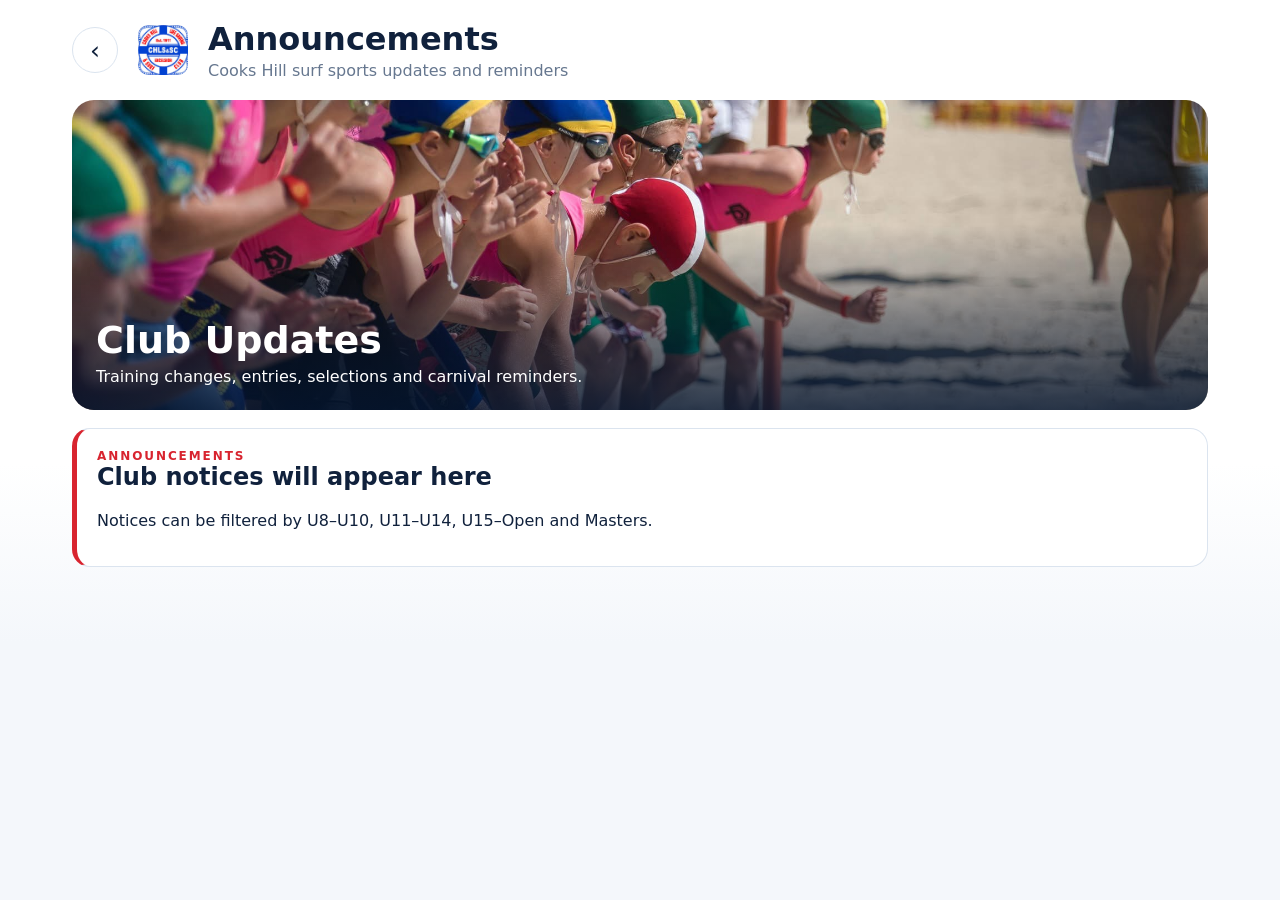
==== announcements.html @ 69241956 "Add files via upload" ====
<!DOCTYPE html><html lang="en"><head><meta charset="UTF-8"><meta name="viewport" content="width=device-width,initial-scale=1,viewport-fit=cover"><title>Announcements</title><link rel="stylesheet" href="central.css"></head><body><main class="page-shell"><header class="subhead"><a class="back-link" href="index.html">‹</a><img src="assets/cooks-hill-logo.jpg"><div><h1>Announcements</h1><p>Cooks Hill surf sports updates and reminders</p></div></header><div class="section-photo announcements-photo"><div><h2>Club Updates</h2><p>Training changes, entries, selections and carnival reminders.</p></div></div><section class="content-card notice"><span class="kicker red">ANNOUNCEMENTS</span><h2>Club notices will appear here</h2><p>Notices can be filtered by U8–U10, U11–U14, U15–Open and Masters.</p></section></main></body></html>
---- central.css ----
:root{
  --navy:#0a2b60;--navy2:#071d42;--red:#d8242f;--blue:#2b75ad;--light:#f4f7fb;
  --ink:#10213c;--muted:#66778f;--line:#dbe4ef;--white:#fff;--sand:#f4ead8;
}
*{box-sizing:border-box}html{background:#f4f7fb}body{margin:0;font-family:Inter,ui-sans-serif,system-ui,-apple-system,BlinkMacSystemFont,"Segoe UI",sans-serif;color:var(--ink);background:linear-gradient(#fff 0 72%,#f4f7fb)}a{color:inherit}.central-shell{max-width:1180px;margin:0 auto;padding:28px 22px 60px}.central-hero{display:flex;align-items:center;gap:26px;padding:26px 30px;background:linear-gradient(115deg,var(--navy2),var(--navy));border-radius:24px;color:white;position:relative;overflow:hidden}.central-hero:after{content:"";position:absolute;right:-60px;bottom:-85px;width:360px;height:190px;border-radius:50%;border:18px solid rgba(255,255,255,.08);transform:rotate(-8deg)}.club-mark{width:128px;height:128px;flex:0 0 128px;border-radius:24px;background:#fff;display:grid;place-items:center;padding:10px;box-shadow:0 10px 30px rgba(0,0,0,.22)}.club-mark img{max-width:100%;max-height:100%;object-fit:contain}.hero-copy{position:relative;z-index:1}.kicker{display:block;font-size:12px;letter-spacing:.16em;font-weight:850;opacity:.82}.kicker.red{color:var(--red);opacity:1}.hero-copy h1{font-size:clamp(34px,6vw,64px);line-height:.95;margin:7px 0 12px;letter-spacing:-.04em}.hero-copy p{margin:0;color:#dfe8f4;font-size:17px}.quick-links{display:grid;grid-template-columns:repeat(2,minmax(0,1fr));gap:18px;margin-top:24px}.home-card{min-height:190px;text-decoration:none;border-radius:22px;padding:24px;display:grid;grid-template-columns:70px 1fr 42px;align-items:center;gap:18px;border:1px solid var(--line);background:#fff;box-shadow:0 10px 26px rgba(24,54,91,.08);transition:.18s ease}.home-card:hover{transform:translateY(-2px);box-shadow:0 14px 34px rgba(24,54,91,.13)}.home-card .card-icon{width:64px;height:64px;border-radius:18px;display:grid;place-items:center;font-size:34px;background:#edf3fa;color:var(--navy)}.home-card h2{margin:0 0 6px;font-size:24px}.home-card p{margin:0;color:var(--muted);line-height:1.45}.home-card .arrow{width:40px;height:40px;border-radius:50%;display:grid;place-items:center;background:var(--navy);color:#fff;font-size:24px}.home-card.calendar{border-top:5px solid var(--blue)}.home-card.training{border-top:5px solid #e0a51c}.home-card.studio{border-top:5px solid var(--navy)}.home-card.announcements{border-top:5px solid var(--red)}.next-up-panel{display:flex;justify-content:space-between;align-items:center;gap:20px;margin-top:22px;padding:22px 26px;border-radius:20px;background:linear-gradient(100deg,#fff,#f5f9ff);border:1px solid var(--line)}.next-up-panel h2{margin:4px 0 3px}.next-up-panel p{margin:0;color:var(--muted)}.primary-link{display:inline-flex;align-items:center;justify-content:center;min-height:46px;padding:0 18px;border-radius:12px;background:var(--red);color:#fff;text-decoration:none;font-weight:800}.age-groups{display:flex;align-items:center;gap:16px;margin-top:18px;padding:16px 4px;color:var(--muted);font-weight:700}.chips{display:flex;gap:8px;flex-wrap:wrap}.chips span{padding:7px 12px;background:#fff;border:1px solid var(--line);border-radius:999px;color:var(--navy);font-size:13px}footer{text-align:center;color:#7c8ba0;padding:22px;font-size:13px}
.page-shell{max-width:1180px;margin:0 auto;padding:20px 22px 60px}.subhead{display:flex;align-items:center;gap:16px;margin-bottom:20px}.back-link{width:46px;height:46px;border-radius:50%;display:grid;place-items:center;text-decoration:none;background:#fff;border:1px solid var(--line);font-size:25px}.subhead img{width:58px;height:58px;object-fit:contain;border-radius:14px;background:#fff;padding:4px}.subhead h1{margin:0;font-size:32px}.subhead p{margin:3px 0 0;color:var(--muted)}.filter-bar{display:flex;gap:8px;flex-wrap:wrap;margin:14px 0 20px}.filter-btn{border:1px solid var(--line);background:#fff;border-radius:999px;padding:10px 14px;font:inherit;font-weight:800;color:var(--navy);cursor:pointer}.filter-btn.active{background:var(--navy);color:#fff;border-color:var(--navy)}.calendar-list{display:grid;gap:12px}.event-card{display:grid;grid-template-columns:120px 1fr auto;align-items:center;gap:18px;background:#fff;border:1px solid var(--line);border-left:6px solid var(--blue);border-radius:16px;padding:16px 18px;cursor:pointer}.event-card[data-source="slscc"]{border-left-color:#e2ad23}.event-card[data-source="slsa"]{border-left-color:#e78943}.event-card[data-source="slsnsw"]{border-left-color:#46b8b4}.event-date{font-weight:900;color:var(--navy)}.event-card h3{margin:0 0 4px}.event-meta{color:var(--muted);font-size:14px}.event-tags{display:flex;gap:6px;flex-wrap:wrap;margin-top:8px}.event-tag{font-size:11px;font-weight:800;border-radius:999px;padding:5px 8px;background:#eef3f8;color:#29445e}.event-open{font-size:22px;color:var(--navy)}.event-detail{display:none;margin-top:14px;padding:16px;border-radius:14px;background:#f7f9fc;border:1px solid var(--line)}.event-card.open{grid-template-columns:120px 1fr auto}.event-card.open + .event-detail{display:block}.detail-actions{display:flex;gap:8px;flex-wrap:wrap;margin-top:14px}.detail-actions a,.detail-actions button{border:0;border-radius:10px;padding:10px 12px;text-decoration:none;font-weight:800;background:var(--navy);color:#fff}.detail-actions .secondary{background:#eaf0f7;color:var(--navy)}.content-card{background:#fff;border:1px solid var(--line);border-radius:18px;padding:20px;margin-bottom:16px}.content-card h2,.content-card h3{margin-top:0}.notice{border-left:5px solid var(--red)}.training-week{display:grid;gap:12px}.training-item{display:grid;grid-template-columns:90px 1fr auto;gap:15px;align-items:center;padding:16px;border:1px solid var(--line);border-radius:14px;background:#fff}.training-item strong{display:block}.training-item small{color:var(--muted)}.status-pill{padding:6px 10px;border-radius:999px;background:#e9f6ff;color:#145888;font-size:12px;font-weight:800}
@media(max-width:720px){.central-shell,.page-shell{padding:14px 14px 44px}.central-hero{align-items:flex-start;padding:20px;border-radius:20px}.club-mark{width:88px;height:88px;flex-basis:88px;border-radius:18px}.hero-copy h1{font-size:36px}.hero-copy p{font-size:14px}.quick-links{grid-template-columns:1fr 1fr;gap:10px}.home-card{min-height:170px;padding:16px;grid-template-columns:1fr;grid-template-rows:54px auto;gap:8px;align-content:start}.home-card .card-icon{width:52px;height:52px;font-size:28px}.home-card h2{font-size:18px;line-height:1.05}.home-card p{font-size:12px}.home-card .arrow{display:none}.next-up-panel{align-items:flex-start;flex-direction:column}.age-groups{align-items:flex-start;flex-direction:column}.event-card{grid-template-columns:82px 1fr 20px;gap:10px;padding:13px}.event-card.open{grid-template-columns:82px 1fr 20px}.training-item{grid-template-columns:72px 1fr}.training-item .status-pill{grid-column:2}.subhead h1{font-size:25px}.subhead p{font-size:13px}}
@media(max-width:430px){.central-hero{gap:14px}.club-mark{width:74px;height:74px;flex-basis:74px}.kicker{font-size:9px}.hero-copy h1{font-size:30px}.quick-links{grid-template-columns:1fr 1fr}.home-card{min-height:160px}.home-card h2{font-size:16px}}

.photo-hero{min-height:330px;background-image:url('assets/site/board-start.jpeg');background-size:cover;background-position:center 43%;align-items:flex-end}.photo-hero .hero-shade{position:absolute;inset:0;background:linear-gradient(90deg,rgba(4,24,55,.93),rgba(4,24,55,.55) 55%,rgba(4,24,55,.12))}.photo-hero .club-mark,.photo-hero .hero-copy{z-index:2}.section-photo{height:310px;border-radius:22px;background-size:cover;background-position:center;position:relative;overflow:hidden;margin-bottom:18px;display:flex;align-items:flex-end}.section-photo:after{content:"";position:absolute;inset:0;background:linear-gradient(transparent 40%,rgba(3,21,48,.82))}.section-photo>div{position:relative;z-index:2;color:white;padding:24px}.section-photo h2{font-size:38px;margin:0}.section-photo p{margin:5px 0 0}.training-photo{background-image:url('assets/site/board-race.jpeg')}.announcements-photo{background-image:url('assets/site/beach-start.jpeg')}.water-photo{background-image:url('assets/site/water-safety.jpeg')}.masters-photo{background-image:url('assets/site/masters.jpeg')}.workspace-grid{display:grid;grid-template-columns:repeat(2,minmax(0,1fr));gap:12px}.workspace-grid section{background:#fff;border:1px solid var(--line);border-radius:13px;padding:14px}.workspace-grid h4{margin:0 0 8px;color:var(--navy)}.roles-panel{grid-column:1/-1}.role-chips{display:flex;gap:7px;flex-wrap:wrap;margin-bottom:12px}.role-chips span{padding:7px 9px;border-radius:999px;background:#edf3f8;font-size:12px;font-weight:800;color:#29445e}.mini-actions{display:flex;gap:8px;flex-wrap:wrap}.mini-actions a,.roles-panel>a{display:inline-block;text-decoration:none;background:var(--navy);color:white;padding:9px 11px;border-radius:9px;font-weight:800;font-size:13px}.file-drop{border:2px dashed #b8c8db;border-radius:11px;padding:12px;display:grid;gap:6px;color:var(--muted)}.file-drop strong{color:var(--ink)}.chips a{padding:7px 12px;background:#fff;border:1px solid var(--line);border-radius:999px;color:var(--navy);font-size:13px;text-decoration:none}@media(max-width:720px){.photo-hero{min-height:280px}.section-photo{height:230px}.section-photo h2{font-size:30px}.workspace-grid{grid-template-columns:1fr}.roles-panel{grid-column:auto}.event-detail{padding:10px}}
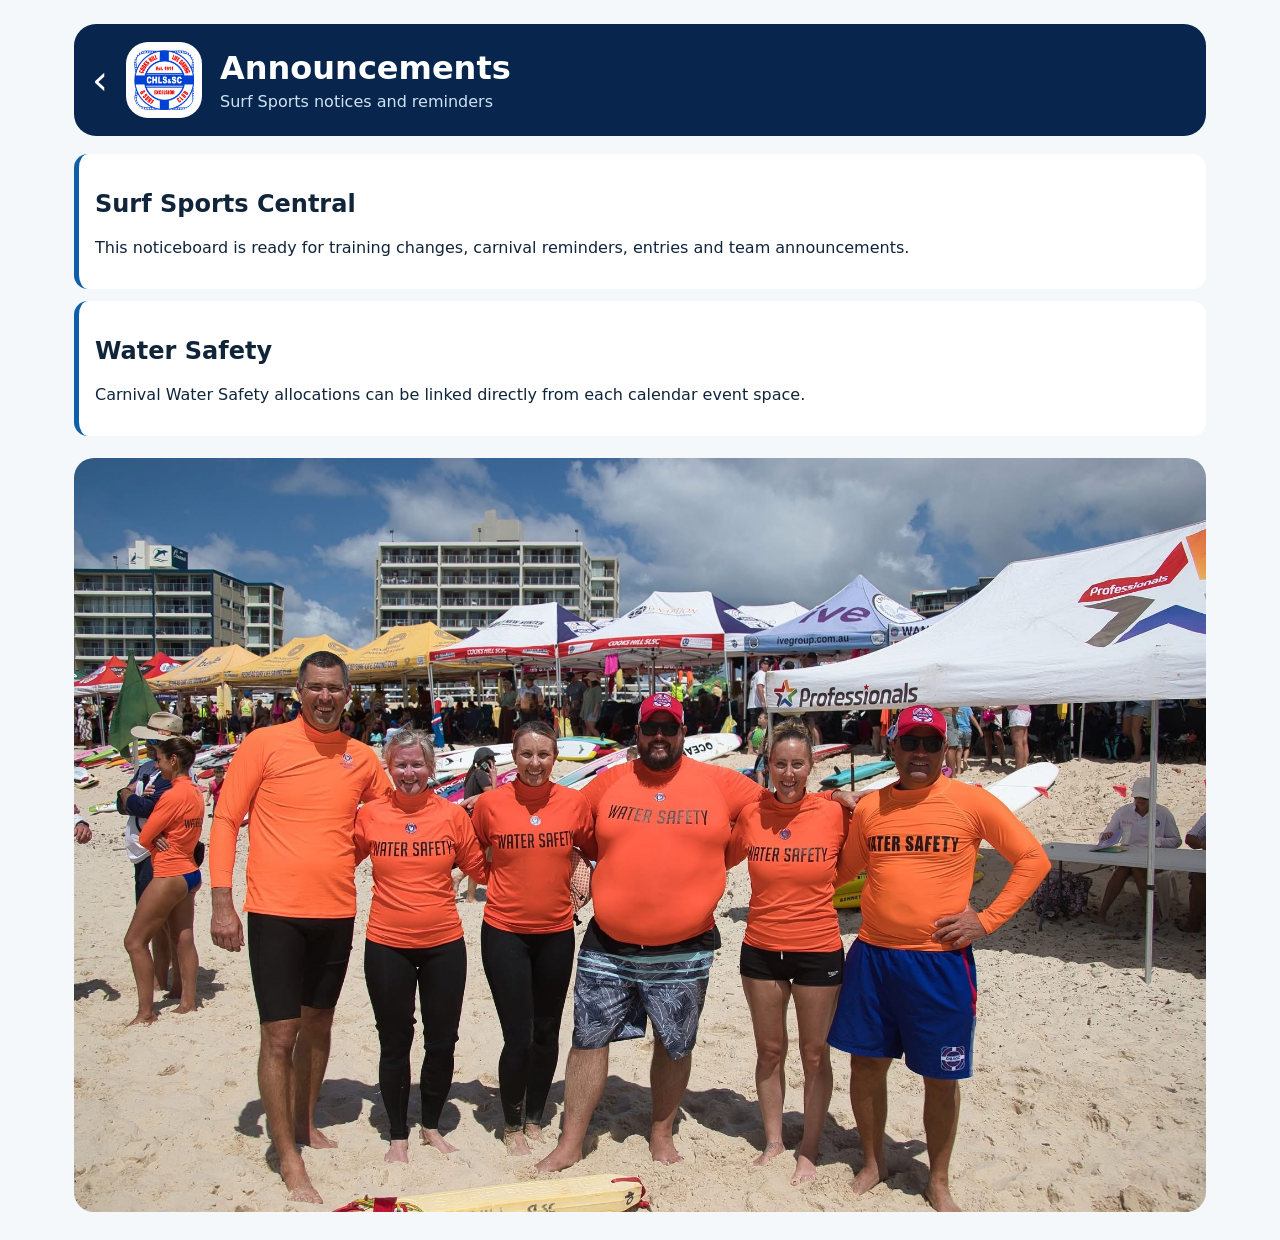
==== commit cd48487e: "Add files via upload" ====
--- a/announcements.html
+++ b/announcements.html
@@ -1 +1 @@
-<!DOCTYPE html><html lang="en"><head><meta charset="UTF-8"><meta name="viewport" content="width=device-width,initial-scale=1,viewport-fit=cover"><title>Announcements</title><link rel="stylesheet" href="central.css"></head><body><main class="page-shell"><header class="subhead"><a class="back-link" href="index.html">‹</a><img src="assets/cooks-hill-logo.jpg"><div><h1>Announcements</h1><p>Cooks Hill surf sports updates and reminders</p></div></header><div class="section-photo announcements-photo"><div><h2>Club Updates</h2><p>Training changes, entries, selections and carnival reminders.</p></div></div><section class="content-card notice"><span class="kicker red">ANNOUNCEMENTS</span><h2>Club notices will appear here</h2><p>Notices can be filtered by U8–U10, U11–U14, U15–Open and Masters.</p></section></main></body></html>+<!doctype html><html><head><meta charset="utf-8"><meta name="viewport" content="width=device-width,initial-scale=1"><title>Announcements</title><link rel="stylesheet" href="central.css"></head><body><main class="page-shell"><header class="subhead"><a class="back-link" href="index.html">‹</a><img src="assets/cooks-hill-logo.jpg"><div><h1>Announcements</h1><p>Surf Sports notices and reminders</p></div></header><article class="announcement"><h2>Surf Sports Central</h2><p>This noticeboard is ready for training changes, carnival reminders, entries and team announcements.</p></article><article class="announcement"><h2>Water Safety</h2><p>Carnival Water Safety allocations can be linked directly from each calendar event space.</p></article><img src="assets/water-safety.jpg" alt="Cooks Hill Water Safety team" style="width:100%;border-radius:20px;margin-top:10px"></main></body></html>
--- a/central.css
+++ b/central.css
@@ -1,10 +1 @@
-:root{
-  --navy:#0a2b60;--navy2:#071d42;--red:#d8242f;--blue:#2b75ad;--light:#f4f7fb;
-  --ink:#10213c;--muted:#66778f;--line:#dbe4ef;--white:#fff;--sand:#f4ead8;
-}
-*{box-sizing:border-box}html{background:#f4f7fb}body{margin:0;font-family:Inter,ui-sans-serif,system-ui,-apple-system,BlinkMacSystemFont,"Segoe UI",sans-serif;color:var(--ink);background:linear-gradient(#fff 0 72%,#f4f7fb)}a{color:inherit}.central-shell{max-width:1180px;margin:0 auto;padding:28px 22px 60px}.central-hero{display:flex;align-items:center;gap:26px;padding:26px 30px;background:linear-gradient(115deg,var(--navy2),var(--navy));border-radius:24px;color:white;position:relative;overflow:hidden}.central-hero:after{content:"";position:absolute;right:-60px;bottom:-85px;width:360px;height:190px;border-radius:50%;border:18px solid rgba(255,255,255,.08);transform:rotate(-8deg)}.club-mark{width:128px;height:128px;flex:0 0 128px;border-radius:24px;background:#fff;display:grid;place-items:center;padding:10px;box-shadow:0 10px 30px rgba(0,0,0,.22)}.club-mark img{max-width:100%;max-height:100%;object-fit:contain}.hero-copy{position:relative;z-index:1}.kicker{display:block;font-size:12px;letter-spacing:.16em;font-weight:850;opacity:.82}.kicker.red{color:var(--red);opacity:1}.hero-copy h1{font-size:clamp(34px,6vw,64px);line-height:.95;margin:7px 0 12px;letter-spacing:-.04em}.hero-copy p{margin:0;color:#dfe8f4;font-size:17px}.quick-links{display:grid;grid-template-columns:repeat(2,minmax(0,1fr));gap:18px;margin-top:24px}.home-card{min-height:190px;text-decoration:none;border-radius:22px;padding:24px;display:grid;grid-template-columns:70px 1fr 42px;align-items:center;gap:18px;border:1px solid var(--line);background:#fff;box-shadow:0 10px 26px rgba(24,54,91,.08);transition:.18s ease}.home-card:hover{transform:translateY(-2px);box-shadow:0 14px 34px rgba(24,54,91,.13)}.home-card .card-icon{width:64px;height:64px;border-radius:18px;display:grid;place-items:center;font-size:34px;background:#edf3fa;color:var(--navy)}.home-card h2{margin:0 0 6px;font-size:24px}.home-card p{margin:0;color:var(--muted);line-height:1.45}.home-card .arrow{width:40px;height:40px;border-radius:50%;display:grid;place-items:center;background:var(--navy);color:#fff;font-size:24px}.home-card.calendar{border-top:5px solid var(--blue)}.home-card.training{border-top:5px solid #e0a51c}.home-card.studio{border-top:5px solid var(--navy)}.home-card.announcements{border-top:5px solid var(--red)}.next-up-panel{display:flex;justify-content:space-between;align-items:center;gap:20px;margin-top:22px;padding:22px 26px;border-radius:20px;background:linear-gradient(100deg,#fff,#f5f9ff);border:1px solid var(--line)}.next-up-panel h2{margin:4px 0 3px}.next-up-panel p{margin:0;color:var(--muted)}.primary-link{display:inline-flex;align-items:center;justify-content:center;min-height:46px;padding:0 18px;border-radius:12px;background:var(--red);color:#fff;text-decoration:none;font-weight:800}.age-groups{display:flex;align-items:center;gap:16px;margin-top:18px;padding:16px 4px;color:var(--muted);font-weight:700}.chips{display:flex;gap:8px;flex-wrap:wrap}.chips span{padding:7px 12px;background:#fff;border:1px solid var(--line);border-radius:999px;color:var(--navy);font-size:13px}footer{text-align:center;color:#7c8ba0;padding:22px;font-size:13px}
-.page-shell{max-width:1180px;margin:0 auto;padding:20px 22px 60px}.subhead{display:flex;align-items:center;gap:16px;margin-bottom:20px}.back-link{width:46px;height:46px;border-radius:50%;display:grid;place-items:center;text-decoration:none;background:#fff;border:1px solid var(--line);font-size:25px}.subhead img{width:58px;height:58px;object-fit:contain;border-radius:14px;background:#fff;padding:4px}.subhead h1{margin:0;font-size:32px}.subhead p{margin:3px 0 0;color:var(--muted)}.filter-bar{display:flex;gap:8px;flex-wrap:wrap;margin:14px 0 20px}.filter-btn{border:1px solid var(--line);background:#fff;border-radius:999px;padding:10px 14px;font:inherit;font-weight:800;color:var(--navy);cursor:pointer}.filter-btn.active{background:var(--navy);color:#fff;border-color:var(--navy)}.calendar-list{display:grid;gap:12px}.event-card{display:grid;grid-template-columns:120px 1fr auto;align-items:center;gap:18px;background:#fff;border:1px solid var(--line);border-left:6px solid var(--blue);border-radius:16px;padding:16px 18px;cursor:pointer}.event-card[data-source="slscc"]{border-left-color:#e2ad23}.event-card[data-source="slsa"]{border-left-color:#e78943}.event-card[data-source="slsnsw"]{border-left-color:#46b8b4}.event-date{font-weight:900;color:var(--navy)}.event-card h3{margin:0 0 4px}.event-meta{color:var(--muted);font-size:14px}.event-tags{display:flex;gap:6px;flex-wrap:wrap;margin-top:8px}.event-tag{font-size:11px;font-weight:800;border-radius:999px;padding:5px 8px;background:#eef3f8;color:#29445e}.event-open{font-size:22px;color:var(--navy)}.event-detail{display:none;margin-top:14px;padding:16px;border-radius:14px;background:#f7f9fc;border:1px solid var(--line)}.event-card.open{grid-template-columns:120px 1fr auto}.event-card.open + .event-detail{display:block}.detail-actions{display:flex;gap:8px;flex-wrap:wrap;margin-top:14px}.detail-actions a,.detail-actions button{border:0;border-radius:10px;padding:10px 12px;text-decoration:none;font-weight:800;background:var(--navy);color:#fff}.detail-actions .secondary{background:#eaf0f7;color:var(--navy)}.content-card{background:#fff;border:1px solid var(--line);border-radius:18px;padding:20px;margin-bottom:16px}.content-card h2,.content-card h3{margin-top:0}.notice{border-left:5px solid var(--red)}.training-week{display:grid;gap:12px}.training-item{display:grid;grid-template-columns:90px 1fr auto;gap:15px;align-items:center;padding:16px;border:1px solid var(--line);border-radius:14px;background:#fff}.training-item strong{display:block}.training-item small{color:var(--muted)}.status-pill{padding:6px 10px;border-radius:999px;background:#e9f6ff;color:#145888;font-size:12px;font-weight:800}
-@media(max-width:720px){.central-shell,.page-shell{padding:14px 14px 44px}.central-hero{align-items:flex-start;padding:20px;border-radius:20px}.club-mark{width:88px;height:88px;flex-basis:88px;border-radius:18px}.hero-copy h1{font-size:36px}.hero-copy p{font-size:14px}.quick-links{grid-template-columns:1fr 1fr;gap:10px}.home-card{min-height:170px;padding:16px;grid-template-columns:1fr;grid-template-rows:54px auto;gap:8px;align-content:start}.home-card .card-icon{width:52px;height:52px;font-size:28px}.home-card h2{font-size:18px;line-height:1.05}.home-card p{font-size:12px}.home-card .arrow{display:none}.next-up-panel{align-items:flex-start;flex-direction:column}.age-groups{align-items:flex-start;flex-direction:column}.event-card{grid-template-columns:82px 1fr 20px;gap:10px;padding:13px}.event-card.open{grid-template-columns:82px 1fr 20px}.training-item{grid-template-columns:72px 1fr}.training-item .status-pill{grid-column:2}.subhead h1{font-size:25px}.subhead p{font-size:13px}}
-@media(max-width:430px){.central-hero{gap:14px}.club-mark{width:74px;height:74px;flex-basis:74px}.kicker{font-size:9px}.hero-copy h1{font-size:30px}.quick-links{grid-template-columns:1fr 1fr}.home-card{min-height:160px}.home-card h2{font-size:16px}}
-
-.photo-hero{min-height:330px;background-image:url('assets/site/board-start.jpeg');background-size:cover;background-position:center 43%;align-items:flex-end}.photo-hero .hero-shade{position:absolute;inset:0;background:linear-gradient(90deg,rgba(4,24,55,.93),rgba(4,24,55,.55) 55%,rgba(4,24,55,.12))}.photo-hero .club-mark,.photo-hero .hero-copy{z-index:2}.section-photo{height:310px;border-radius:22px;background-size:cover;background-position:center;position:relative;overflow:hidden;margin-bottom:18px;display:flex;align-items:flex-end}.section-photo:after{content:"";position:absolute;inset:0;background:linear-gradient(transparent 40%,rgba(3,21,48,.82))}.section-photo>div{position:relative;z-index:2;color:white;padding:24px}.section-photo h2{font-size:38px;margin:0}.section-photo p{margin:5px 0 0}.training-photo{background-image:url('assets/site/board-race.jpeg')}.announcements-photo{background-image:url('assets/site/beach-start.jpeg')}.water-photo{background-image:url('assets/site/water-safety.jpeg')}.masters-photo{background-image:url('assets/site/masters.jpeg')}.workspace-grid{display:grid;grid-template-columns:repeat(2,minmax(0,1fr));gap:12px}.workspace-grid section{background:#fff;border:1px solid var(--line);border-radius:13px;padding:14px}.workspace-grid h4{margin:0 0 8px;color:var(--navy)}.roles-panel{grid-column:1/-1}.role-chips{display:flex;gap:7px;flex-wrap:wrap;margin-bottom:12px}.role-chips span{padding:7px 9px;border-radius:999px;background:#edf3f8;font-size:12px;font-weight:800;color:#29445e}.mini-actions{display:flex;gap:8px;flex-wrap:wrap}.mini-actions a,.roles-panel>a{display:inline-block;text-decoration:none;background:var(--navy);color:white;padding:9px 11px;border-radius:9px;font-weight:800;font-size:13px}.file-drop{border:2px dashed #b8c8db;border-radius:11px;padding:12px;display:grid;gap:6px;color:var(--muted)}.file-drop strong{color:var(--ink)}.chips a{padding:7px 12px;background:#fff;border:1px solid var(--line);border-radius:999px;color:var(--navy);font-size:13px;text-decoration:none}@media(max-width:720px){.photo-hero{min-height:280px}.section-photo{height:230px}.section-photo h2{font-size:30px}.workspace-grid{grid-template-columns:1fr}.roles-panel{grid-column:auto}.event-detail{padding:10px}}
+:root{--navy:#08264d;--blue:#0d5fa8;--red:#d52b2f;--sky:#eaf5fb;--ink:#10243a;--card:#fff;--line:#cdddea}*{box-sizing:border-box}body{margin:0;font-family:Inter,system-ui,-apple-system,Segoe UI,sans-serif;background:#f4f8fb;color:var(--ink)}a{text-decoration:none;color:inherit}.central-shell,.page-shell{max-width:1180px;margin:auto;padding:24px}.central-hero{min-height:310px;border-radius:28px;overflow:hidden;padding:34px;display:flex;align-items:center;gap:28px;color:white;background:linear-gradient(90deg,rgba(5,31,65,.94),rgba(5,62,112,.68)),url('assets/surf-racing.jpg') center/cover}.club-mark img,.subhead img{width:130px;height:130px;object-fit:contain;background:white;border-radius:22px;padding:8px}.kicker{font-weight:800;letter-spacing:.11em;font-size:.78rem}.hero-copy h1{font-size:clamp(2.4rem,7vw,5.2rem);line-height:.95;margin:.3rem 0 1rem}.hero-copy p{font-size:1.2rem}.quick-links{display:grid;grid-template-columns:repeat(2,1fr);gap:18px;margin:22px 0}.home-card{background:white;border:1px solid var(--line);border-radius:22px;padding:22px;display:grid;grid-template-columns:58px 1fr 30px;align-items:center;gap:16px;box-shadow:0 8px 24px #0b315412}.home-card:hover{transform:translateY(-2px)}.card-icon{width:58px;height:58px;border-radius:16px;background:#e8f3fc;color:var(--blue);display:grid;place-items:center;font-size:1.8rem}.home-card h2{margin:0 0 5px}.home-card p{margin:0;color:#607489}.arrow{font-size:1.8rem;color:var(--red)}.next-up-panel,.feature-panel{background:var(--navy);color:white;border-radius:22px;padding:22px;display:flex;justify-content:space-between;gap:20px;align-items:center}.primary-link,.btn{background:#1477d4;color:#fff;padding:12px 17px;border-radius:12px;font-weight:750;display:inline-block}.age-groups{padding:22px 0}.chips,.filter-bar{display:flex;flex-wrap:wrap;gap:9px}.chips span,.filter-btn{border:1px solid var(--line);background:white;border-radius:999px;padding:9px 13px}.subhead{display:flex;align-items:center;gap:18px;background:var(--navy);color:white;border-radius:22px;padding:18px;margin-bottom:18px}.subhead img{width:76px;height:76px}.subhead h1{margin:0}.subhead p{margin:.3rem 0 0;color:#cfe2f4}.back-link{font-size:2.5rem}.filter-bar{margin:16px 0}.filter-btn{cursor:pointer;font-weight:700}.filter-btn.active{background:var(--blue);color:white;border-color:var(--blue)}.calendar-list{display:grid;gap:14px}.month-title{margin:26px 0 4px;color:var(--navy)}.event-card{background:white;border:1px solid var(--line);border-left:6px solid var(--red);border-radius:16px;padding:16px;display:grid;grid-template-columns:95px 1fr auto;gap:16px;align-items:center}.event-date{font-weight:850;color:var(--blue)}.event-card h3{margin:0 0 5px}.event-card p{margin:0;color:#64768a}.event-actions{display:flex;gap:8px;flex-wrap:wrap}.event-detail{margin-top:12px;padding-top:12px;border-top:1px solid var(--line);grid-column:2/-1;display:none}.event-card.open .event-detail{display:block}.detail-grid{display:grid;grid-template-columns:repeat(3,1fr);gap:12px}.mini{background:#f4f8fb;padding:12px;border-radius:12px}.mini h4{margin:0 0 8px}.muted{color:#6a7c8f}.photo-banner{height:220px;border-radius:20px;background:url('assets/board-racing.jpg') center/cover;margin:18px 0}.training-grid{display:grid;grid-template-columns:repeat(3,1fr);gap:14px}.session{background:white;border-radius:16px;border:1px solid var(--line);padding:16px}.announcement{background:white;border-left:5px solid var(--blue);border-radius:14px;padding:16px;margin:12px 0}footer{text-align:center;color:#718296;padding:25px}.athlete-photo{width:48px;height:48px;border-radius:50%;object-fit:cover}@media(max-width:700px){.central-shell,.page-shell{padding:12px}.central-hero{min-height:260px;padding:22px;align-items:flex-end}.club-mark{position:absolute;align-self:flex-start}.club-mark img{width:82px;height:82px}.hero-copy{padding-top:90px}.quick-links{grid-template-columns:1fr}.home-card{padding:16px;grid-template-columns:48px 1fr 24px}.card-icon{width:48px;height:48px}.event-card{grid-template-columns:72px 1fr}.event-actions{grid-column:1/-1}.event-detail{grid-column:1/-1}.detail-grid,.training-grid{grid-template-columns:1fr}.next-up-panel{align-items:flex-start;flex-direction:column}.subhead img{width:58px;height:58px}}
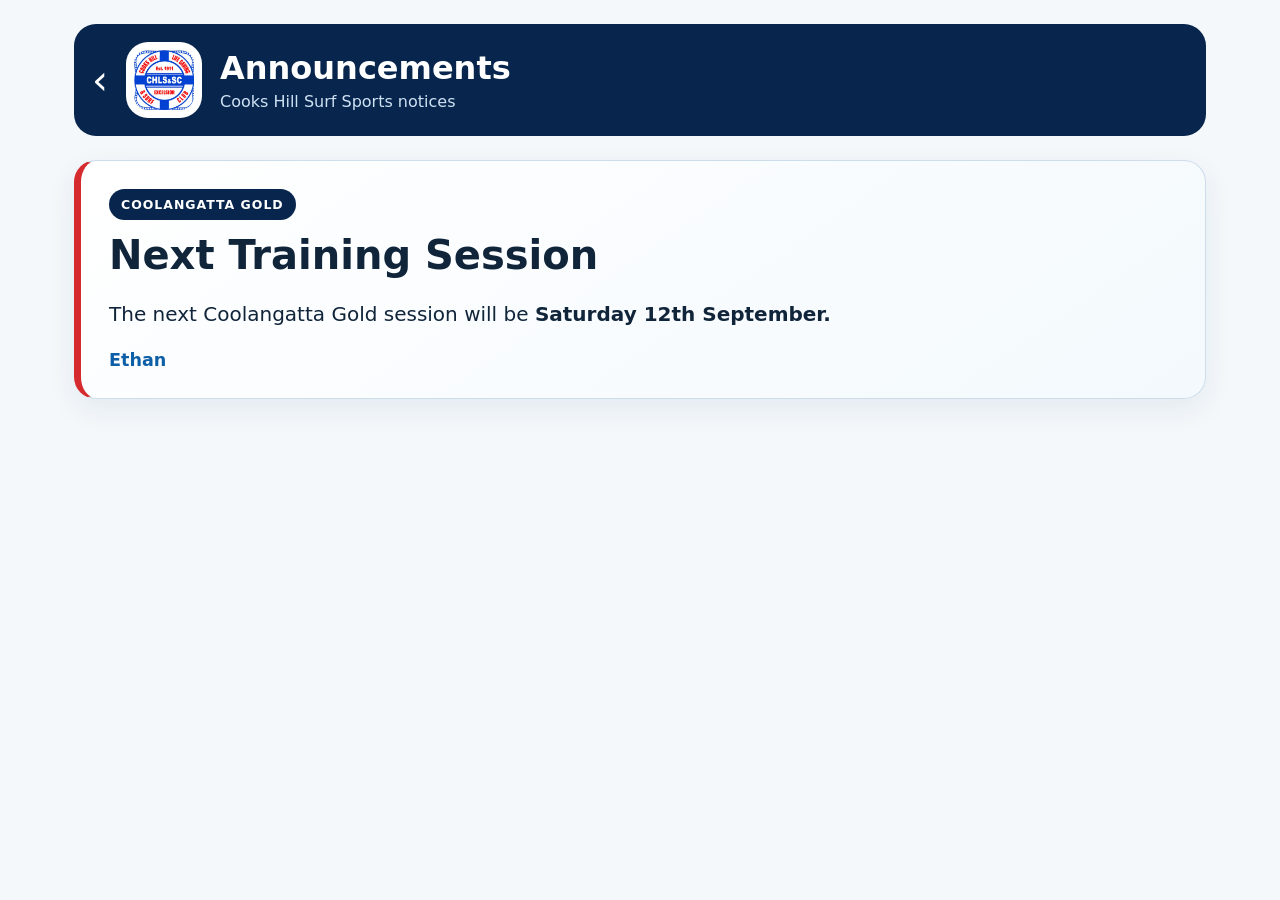
==== commit 20e0e893: "Add files via upload" ====
--- a/announcements.html
+++ b/announcements.html
@@ -1 +1 @@
-<!doctype html><html><head><meta charset="utf-8"><meta name="viewport" content="width=device-width,initial-scale=1"><title>Announcements</title><link rel="stylesheet" href="central.css"></head><body><main class="page-shell"><header class="subhead"><a class="back-link" href="index.html">‹</a><img src="assets/cooks-hill-logo.jpg"><div><h1>Announcements</h1><p>Surf Sports notices and reminders</p></div></header><article class="announcement"><h2>Surf Sports Central</h2><p>This noticeboard is ready for training changes, carnival reminders, entries and team announcements.</p></article><article class="announcement"><h2>Water Safety</h2><p>Carnival Water Safety allocations can be linked directly from each calendar event space.</p></article><img src="assets/water-safety.jpg" alt="Cooks Hill Water Safety team" style="width:100%;border-radius:20px;margin-top:10px"></main></body></html>
+<!doctype html><html><head><meta charset="utf-8"><meta name="viewport" content="width=device-width,initial-scale=1"><title>Announcements</title><link rel="stylesheet" href="central.css"></head><body><main class="page-shell"><header class="subhead"><a class="back-link" href="index.html">‹</a><img src="assets/cooks-hill-logo.jpg" alt="Cooks Hill SLSC"><div><h1>Announcements</h1><p>Cooks Hill Surf Sports notices</p></div></header><section class="announcement-feature"><div class="announcement-badge">COOLANGATTA GOLD</div><h2>Next Training Session</h2><p>The next Coolangatta Gold session will be <strong>Saturday 12th September.</strong></p><div class="announcement-author">Ethan</div></section></main></body></html>
--- a/central.css
+++ b/central.css
@@ -1 +1,3 @@
 :root{--navy:#08264d;--blue:#0d5fa8;--red:#d52b2f;--sky:#eaf5fb;--ink:#10243a;--card:#fff;--line:#cdddea}*{box-sizing:border-box}body{margin:0;font-family:Inter,system-ui,-apple-system,Segoe UI,sans-serif;background:#f4f8fb;color:var(--ink)}a{text-decoration:none;color:inherit}.central-shell,.page-shell{max-width:1180px;margin:auto;padding:24px}.central-hero{min-height:310px;border-radius:28px;overflow:hidden;padding:34px;display:flex;align-items:center;gap:28px;color:white;background:linear-gradient(90deg,rgba(5,31,65,.94),rgba(5,62,112,.68)),url('assets/surf-racing.jpg') center/cover}.club-mark img,.subhead img{width:130px;height:130px;object-fit:contain;background:white;border-radius:22px;padding:8px}.kicker{font-weight:800;letter-spacing:.11em;font-size:.78rem}.hero-copy h1{font-size:clamp(2.4rem,7vw,5.2rem);line-height:.95;margin:.3rem 0 1rem}.hero-copy p{font-size:1.2rem}.quick-links{display:grid;grid-template-columns:repeat(2,1fr);gap:18px;margin:22px 0}.home-card{background:white;border:1px solid var(--line);border-radius:22px;padding:22px;display:grid;grid-template-columns:58px 1fr 30px;align-items:center;gap:16px;box-shadow:0 8px 24px #0b315412}.home-card:hover{transform:translateY(-2px)}.card-icon{width:58px;height:58px;border-radius:16px;background:#e8f3fc;color:var(--blue);display:grid;place-items:center;font-size:1.8rem}.home-card h2{margin:0 0 5px}.home-card p{margin:0;color:#607489}.arrow{font-size:1.8rem;color:var(--red)}.next-up-panel,.feature-panel{background:var(--navy);color:white;border-radius:22px;padding:22px;display:flex;justify-content:space-between;gap:20px;align-items:center}.primary-link,.btn{background:#1477d4;color:#fff;padding:12px 17px;border-radius:12px;font-weight:750;display:inline-block}.age-groups{padding:22px 0}.chips,.filter-bar{display:flex;flex-wrap:wrap;gap:9px}.chips span,.filter-btn{border:1px solid var(--line);background:white;border-radius:999px;padding:9px 13px}.subhead{display:flex;align-items:center;gap:18px;background:var(--navy);color:white;border-radius:22px;padding:18px;margin-bottom:18px}.subhead img{width:76px;height:76px}.subhead h1{margin:0}.subhead p{margin:.3rem 0 0;color:#cfe2f4}.back-link{font-size:2.5rem}.filter-bar{margin:16px 0}.filter-btn{cursor:pointer;font-weight:700}.filter-btn.active{background:var(--blue);color:white;border-color:var(--blue)}.calendar-list{display:grid;gap:14px}.month-title{margin:26px 0 4px;color:var(--navy)}.event-card{background:white;border:1px solid var(--line);border-left:6px solid var(--red);border-radius:16px;padding:16px;display:grid;grid-template-columns:95px 1fr auto;gap:16px;align-items:center}.event-date{font-weight:850;color:var(--blue)}.event-card h3{margin:0 0 5px}.event-card p{margin:0;color:#64768a}.event-actions{display:flex;gap:8px;flex-wrap:wrap}.event-detail{margin-top:12px;padding-top:12px;border-top:1px solid var(--line);grid-column:2/-1;display:none}.event-card.open .event-detail{display:block}.detail-grid{display:grid;grid-template-columns:repeat(3,1fr);gap:12px}.mini{background:#f4f8fb;padding:12px;border-radius:12px}.mini h4{margin:0 0 8px}.muted{color:#6a7c8f}.photo-banner{height:220px;border-radius:20px;background:url('assets/board-racing.jpg') center/cover;margin:18px 0}.training-grid{display:grid;grid-template-columns:repeat(3,1fr);gap:14px}.session{background:white;border-radius:16px;border:1px solid var(--line);padding:16px}.announcement{background:white;border-left:5px solid var(--blue);border-radius:14px;padding:16px;margin:12px 0}footer{text-align:center;color:#718296;padding:25px}.athlete-photo{width:48px;height:48px;border-radius:50%;object-fit:cover}@media(max-width:700px){.central-shell,.page-shell{padding:12px}.central-hero{min-height:260px;padding:22px;align-items:flex-end}.club-mark{position:absolute;align-self:flex-start}.club-mark img{width:82px;height:82px}.hero-copy{padding-top:90px}.quick-links{grid-template-columns:1fr}.home-card{padding:16px;grid-template-columns:48px 1fr 24px}.card-icon{width:48px;height:48px}.event-card{grid-template-columns:72px 1fr}.event-actions{grid-column:1/-1}.event-detail{grid-column:1/-1}.detail-grid,.training-grid{grid-template-columns:1fr}.next-up-panel{align-items:flex-start;flex-direction:column}.subhead img{width:58px;height:58px}}
+
+.week-intro{background:linear-gradient(120deg,#08264d,#0d5fa8);color:#fff;border-radius:20px;padding:22px;margin:18px 0}.week-intro h2{margin:6px 0;font-size:1.8rem}.week-intro p{margin:0;color:#d8eafa}.week-label{font-size:.75rem;font-weight:850;letter-spacing:.14em;color:#8fd6ff}.weekly-schedule{display:grid;gap:12px}.training-card{background:#fff;border:1px solid var(--line);border-radius:18px;padding:18px;display:grid;grid-template-columns:72px 1fr;gap:18px;align-items:center;box-shadow:0 6px 20px #0b31540b}.training-card h2{margin:0 0 6px;color:var(--navy)}.training-day{width:64px;height:64px;border-radius:16px;background:#e8f3fc;color:var(--blue);display:grid;place-items:center;font-weight:900;letter-spacing:.05em}.training-meta,.training-note{margin:0;color:#526b82}.training-meta strong{color:var(--ink);font-size:1.08rem}.training-note{margin-top:6px;font-size:.92rem}.training-card.iron{border-left:5px solid #d52b2f}.training-card.board{border-left:5px solid #0d5fa8}.training-card.run{border-left:5px solid #159a86}.training-actions{margin:20px 0}.announcement-feature{margin-top:24px;background:linear-gradient(145deg,#fff,#f3f9fd);border:1px solid var(--line);border-left:7px solid var(--red);border-radius:22px;padding:28px;box-shadow:0 10px 30px #0b315412}.announcement-feature h2{font-size:clamp(1.7rem,4vw,2.5rem);margin:12px 0}.announcement-feature p{font-size:1.25rem;line-height:1.6}.announcement-badge{display:inline-block;background:var(--navy);color:#fff;border-radius:999px;padding:8px 12px;font-size:.78rem;font-weight:850;letter-spacing:.08em}.announcement-author{font-weight:850;color:var(--blue);margin-top:20px;font-size:1.1rem}@media(max-width:700px){.training-card{grid-template-columns:58px 1fr;padding:14px;gap:12px}.training-day{width:54px;height:54px}.photo-banner{height:150px}}
